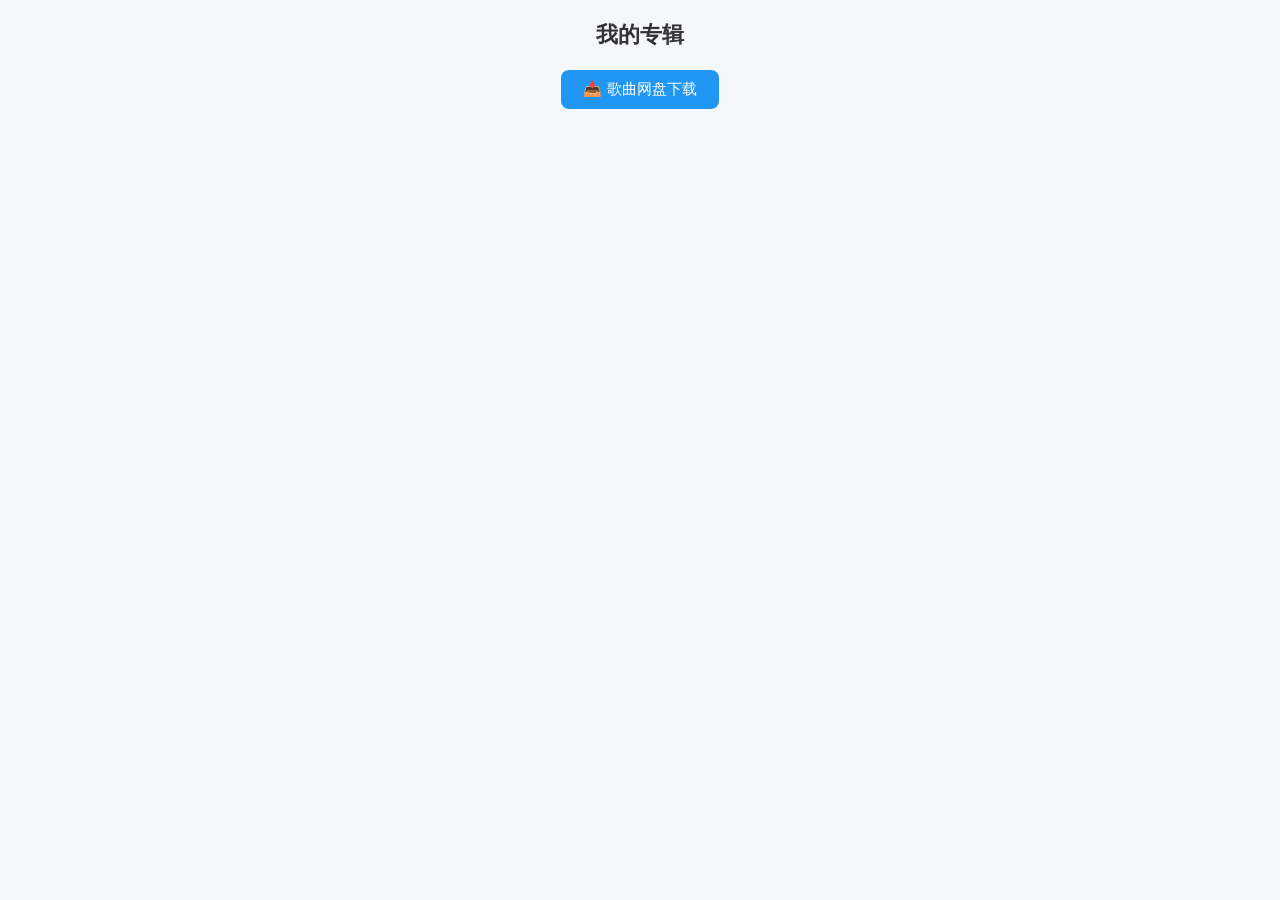
==== index.html @ 1d8a5004 "Create index.html" ====
<!DOCTYPE html>
<html lang="zh-CN">
<head>
  <meta charset="UTF-8">
  <meta name="viewport" content="width=device-width, initial-scale=1.0">
  <title>音乐专辑</title>
  <style>
    * {
      margin: 0;
      padding: 0;
      box-sizing: border-box;
      font-family: "Microsoft Yahei", sans-serif;
    }
    body {
      background: #f5f7fa;
      padding: 20px;
    }
    .title {
      text-align: center;
      font-size: 22px;
      margin-bottom: 20px;
      color: #333;
    }

    /* 下载按钮 */
    .download-wrap {
      text-align: center;
      margin-bottom: 20px;
    }
    .download-btn {
      padding: 10px 22px;
      background: #2196f3;
      color: white;
      border: none;
      border-radius: 8px;
      font-size: 15px;
      cursor: pointer;
      transition: 0.2s;
    }
    .download-btn:hover {
      background: #1976d2;
    }

    .album-grid {
      display: grid;
      grid-template-columns: repeat(4, 1fr);
      gap: 15px;
      max-width: 800px;
      margin: 0 auto;
    }
    .album-item {
      background: white;
      border-radius: 12px;
      overflow: hidden;
      box-shadow: 0 2px 8px rgba(0,0,0,0.1);
      cursor: pointer;
      transition: 0.3s;
    }
    .album-item:hover {
      transform: translateY(-3px);
    }
    .album-cover {
      width: 100%;
      aspect-ratio: 1/1;
      object-fit: cover;
    }
    .album-name {
      padding: 10px;
      text-align: center;
      font-size: 14px;
      color: #333;
    }

    /* 弹窗样式 */
    .modal {
      display: none;
      position: fixed;
      top: 0;
      left: 0;
      width: 100%;
      height: 100%;
      background: rgba(0,0,0,0.5);
      z-index: 999;
      align-items: center;
      justify-content: center;
    }
    .modal-content {
      background: white;
      width: 90%;
      max-width: 380px;
      padding: 25px;
      border-radius: 12px;
      text-align: center;
    }
    .modal-title {
      font-size: 18px;
      margin-bottom: 15px;
      font-weight: bold;
    }
    .link-box {
      width: 100%;
      padding: 12px;
      border: 1px solid #eee;
      border-radius: 6px;
      margin-bottom: 15px;
      font-size: 14px;
      color: #333;
      background: #f9f9f9;
      word-break: break-all;
    }
    .copy-btn {
      padding: 10px 20px;
      background: #2196f3;
      color: white;
      border: none;
      border-radius: 6px;
      cursor: pointer;
    }
    .close-btn {
      margin-top: 10px;
      padding: 8px 16px;
      background: #eee;
      border: none;
      border-radius: 6px;
      cursor: pointer;
    }

    @media (max-width: 600px) {
      .album-grid {
        grid-template-columns: repeat(2, 1fr);
      }
    }
  </style>
</head>

<body>
  <h2 class="title">我的专辑</h2>

  <!-- 下载按钮 -->
  <div class="download-wrap">
    <button class="download-btn" onclick="openModal()">📥 歌曲网盘下载</button>
  </div>

  <div class="album-grid" id="albumGrid"></div>

  <!-- 下载弹窗 -->
  <div class="modal" id="modal">
    <div class="modal-content">
      <div class="modal-title">网盘下载地址</div>
      <div class="link-box" id="linkText">https://pan.baidu.com/s/1XXXXXX</div>
      <button class="copy-btn" onclick="copyLink()">一键复制</button>
      <br>
      <button class="close-btn" onclick="closeModal()">关闭</button>
    </div>
  </div>

  <script src="music.js"></script>
  <script>
    // 自动获取所有专辑（去重）
    function getAlbumList() {
      const map = {};
      list.forEach(song => {
        if (!map[song.artist]) {
          map[song.artist] = song.cover;
        }
      });
      return Object.entries(map).map(([artist, cover]) => ({ artist, cover }));
    }

    // 渲染专辑
    const albumGrid = document.getElementById('albumGrid');
    const albums = getAlbumList();

    albums.forEach(album => {
      const div = document.createElement('div');
      div.className = 'album-item';
      div.innerHTML = `
        <img src="${album.cover}" class="album-cover">
        <div class="album-name">${album.artist}</div>
      `;
      div.onclick = () => {
        location.href = `player.html?album=${encodeURIComponent(album.artist)}`;
      };
      albumGrid.appendChild(div);
    });

    // ================== 下载弹窗功能 ==================
    const modal = document.getElementById('modal');
    const linkText = document.getElementById('linkText');
    
    // 在这里修改你的真实网盘地址！！！
    const wangpanLink = "https://pan.baidu.com/s/1234567890";

    // 打开弹窗
    function openModal() {
      linkText.innerText = wangpanLink;
      modal.style.display = "flex";
    }

    // 关闭弹窗
    function closeModal() {
      modal.style.display = "none";
    }

    // 一键复制
    function copyLink() {
      navigator.clipboard.writeText(wangpanLink).then(() => {
        alert("复制成功！");
      }).catch(err => {
        alert("复制失败，请手动复制");
      });
    }
  </script>
</body>
</html>
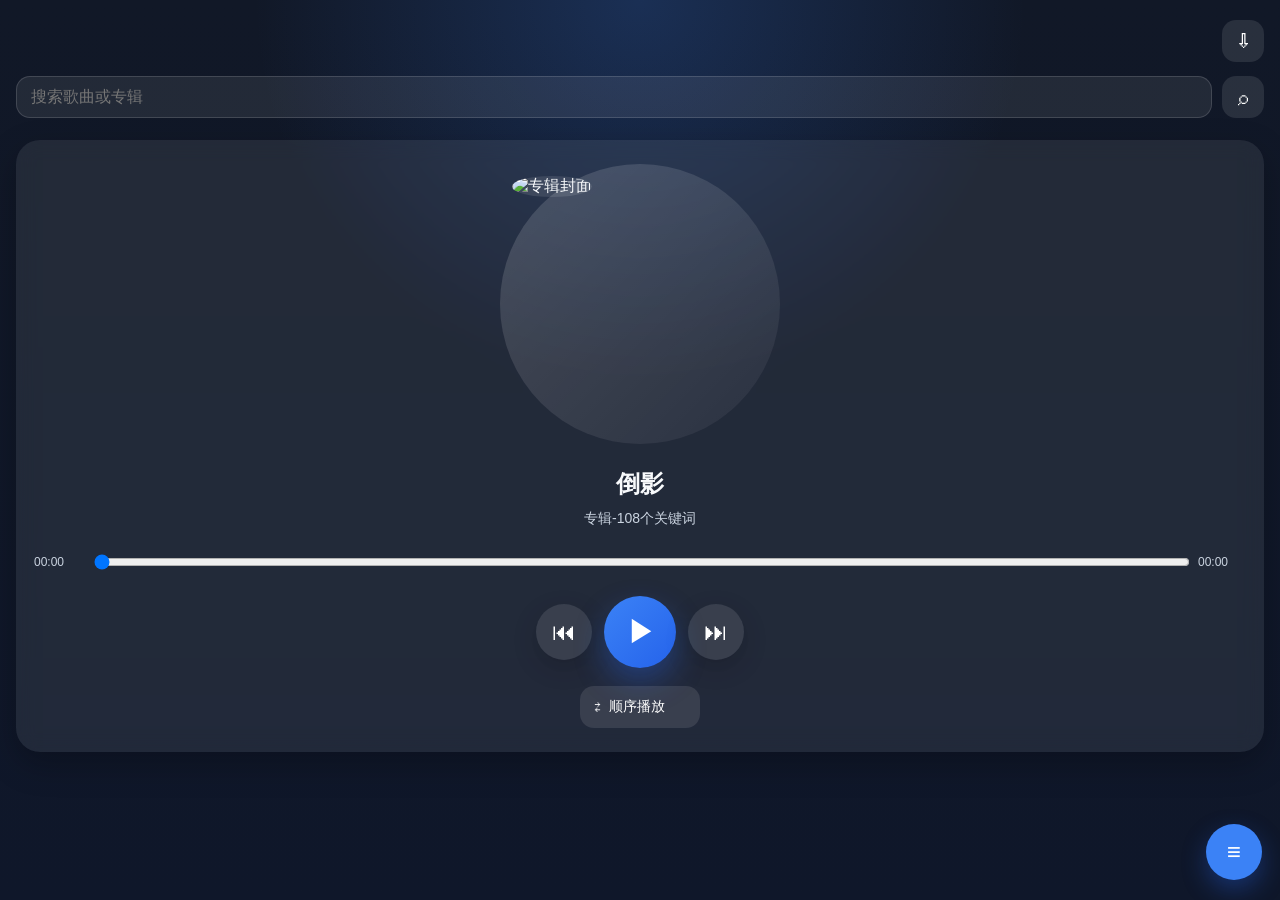
==== commit cc9513a4: "Add files via upload" ====
--- a/index.html
+++ b/index.html
@@ -1,215 +1,99 @@
-<!DOCTYPE html>
-<html lang="zh-CN">
-<head>
-  <meta charset="UTF-8">
-  <meta name="viewport" content="width=device-width, initial-scale=1.0">
-  <title>音乐专辑</title>
-  <style>
-    * {
-      margin: 0;
-      padding: 0;
-      box-sizing: border-box;
-      font-family: "Microsoft Yahei", sans-serif;
-    }
-    body {
-      background: #f5f7fa;
-      padding: 20px;
-    }
-    .title {
-      text-align: center;
-      font-size: 22px;
-      margin-bottom: 20px;
-      color: #333;
-    }
-
-    /* 下载按钮 */
-    .download-wrap {
-      text-align: center;
-      margin-bottom: 20px;
-    }
-    .download-btn {
-      padding: 10px 22px;
-      background: #2196f3;
-      color: white;
-      border: none;
-      border-radius: 8px;
-      font-size: 15px;
-      cursor: pointer;
-      transition: 0.2s;
-    }
-    .download-btn:hover {
-      background: #1976d2;
-    }
-
-    .album-grid {
-      display: grid;
-      grid-template-columns: repeat(4, 1fr);
-      gap: 15px;
-      max-width: 800px;
-      margin: 0 auto;
-    }
-    .album-item {
-      background: white;
-      border-radius: 12px;
-      overflow: hidden;
-      box-shadow: 0 2px 8px rgba(0,0,0,0.1);
-      cursor: pointer;
-      transition: 0.3s;
-    }
-    .album-item:hover {
-      transform: translateY(-3px);
-    }
-    .album-cover {
-      width: 100%;
-      aspect-ratio: 1/1;
-      object-fit: cover;
-    }
-    .album-name {
-      padding: 10px;
-      text-align: center;
-      font-size: 14px;
-      color: #333;
-    }
-
-    /* 弹窗样式 */
-    .modal {
-      display: none;
-      position: fixed;
-      top: 0;
-      left: 0;
-      width: 100%;
-      height: 100%;
-      background: rgba(0,0,0,0.5);
-      z-index: 999;
-      align-items: center;
-      justify-content: center;
-    }
-    .modal-content {
-      background: white;
-      width: 90%;
-      max-width: 380px;
-      padding: 25px;
-      border-radius: 12px;
-      text-align: center;
-    }
-    .modal-title {
-      font-size: 18px;
-      margin-bottom: 15px;
-      font-weight: bold;
-    }
-    .link-box {
-      width: 100%;
-      padding: 12px;
-      border: 1px solid #eee;
-      border-radius: 6px;
-      margin-bottom: 15px;
-      font-size: 14px;
-      color: #333;
-      background: #f9f9f9;
-      word-break: break-all;
-    }
-    .copy-btn {
-      padding: 10px 20px;
-      background: #2196f3;
-      color: white;
-      border: none;
-      border-radius: 6px;
-      cursor: pointer;
-    }
-    .close-btn {
-      margin-top: 10px;
-      padding: 8px 16px;
-      background: #eee;
-      border: none;
-      border-radius: 6px;
-      cursor: pointer;
-    }
-
-    @media (max-width: 600px) {
-      .album-grid {
-        grid-template-columns: repeat(2, 1fr);
-      }
-    }
-  </style>
-</head>
-
-<body>
-  <h2 class="title">我的专辑</h2>
-
-  <!-- 下载按钮 -->
-  <div class="download-wrap">
-    <button class="download-btn" onclick="openModal()">📥 歌曲网盘下载</button>
-  </div>
-
-  <div class="album-grid" id="albumGrid"></div>
-
-  <!-- 下载弹窗 -->
-  <div class="modal" id="modal">
-    <div class="modal-content">
-      <div class="modal-title">网盘下载地址</div>
-      <div class="link-box" id="linkText">https://pan.baidu.com/s/1XXXXXX</div>
-      <button class="copy-btn" onclick="copyLink()">一键复制</button>
-      <br>
-      <button class="close-btn" onclick="closeModal()">关闭</button>
-    </div>
-  </div>
-
-  <script src="music.js"></script>
-  <script>
-    // 自动获取所有专辑（去重）
-    function getAlbumList() {
-      const map = {};
-      list.forEach(song => {
-        if (!map[song.artist]) {
-          map[song.artist] = song.cover;
-        }
-      });
-      return Object.entries(map).map(([artist, cover]) => ({ artist, cover }));
-    }
-
-    // 渲染专辑
-    const albumGrid = document.getElementById('albumGrid');
-    const albums = getAlbumList();
-
-    albums.forEach(album => {
-      const div = document.createElement('div');
-      div.className = 'album-item';
-      div.innerHTML = `
-        <img src="${album.cover}" class="album-cover">
-        <div class="album-name">${album.artist}</div>
-      `;
-      div.onclick = () => {
-        location.href = `player.html?album=${encodeURIComponent(album.artist)}`;
-      };
-      albumGrid.appendChild(div);
-    });
-
-    // ================== 下载弹窗功能 ==================
-    const modal = document.getElementById('modal');
-    const linkText = document.getElementById('linkText');
-    
-    // 在这里修改你的真实网盘地址！！！
-    const wangpanLink = "https://pan.baidu.com/s/1234567890";
-
-    // 打开弹窗
-    function openModal() {
-      linkText.innerText = wangpanLink;
-      modal.style.display = "flex";
-    }
-
-    // 关闭弹窗
-    function closeModal() {
-      modal.style.display = "none";
-    }
-
-    // 一键复制
-    function copyLink() {
-      navigator.clipboard.writeText(wangpanLink).then(() => {
-        alert("复制成功！");
-      }).catch(err => {
-        alert("复制失败，请手动复制");
-      });
-    }
-  </script>
-</body>
-</html>
+<!DOCTYPE html>
+<html lang="zh-CN">
+<head>
+  <meta charset="UTF-8">
+  <meta name="viewport" content="width=device-width, initial-scale=1.0, viewport-fit=cover">
+  <title>简约音乐播放器</title>
+  <link rel="stylesheet" href="./style.css">
+</head>
+<body>
+  <div class="app">
+    <header class="top-bar">
+      <div class="top-icons">
+        <button id="downloadButton" class="icon-button" type="button" aria-label="下载信息">
+          <span>⇩</span>
+        </button>
+      </div>
+      <div class="search-wrap">
+        <input id="searchInput" type="search" placeholder="搜索歌曲或专辑" autocomplete="off">
+        <button id="searchButton" class="icon-button" type="button" aria-label="搜索">
+          <span class="button-icon">⌕</span>
+        </button>
+      </div>
+    </header>
+
+    <main class="player-card">
+      <div class="cover-wrap">
+        <img id="coverImage" class="cover-image" src="" alt="专辑封面">
+      </div>
+
+      <section class="track-info">
+        <h1 id="songName" class="song-name">未加载歌曲</h1>
+        <p id="songArtist" class="song-artist">请检查 music.js</p>
+      </section>
+
+      <section class="progress-wrap">
+        <span id="currentTime">00:00</span>
+        <input id="progressBar" class="progress-bar" type="range" min="0" max="100" value="0">
+        <span id="duration">00:00</span>
+      </section>
+
+      <section class="controls">
+        <button id="prevButton" class="control-button icon-control" type="button" aria-label="上一首">
+          <span class="button-icon">⏮</span>
+        </button>
+        <button id="playButton" class="play-button icon-control play-main-button" type="button" aria-label="播放">
+          <span class="button-icon">▶</span>
+        </button>
+        <button id="nextButton" class="control-button icon-control" type="button" aria-label="下一首">
+          <span class="button-icon">⏭</span>
+        </button>
+      </section>
+
+      <section class="mode-wrap">
+        <button id="modeButton" class="mode-button" type="button" aria-label="播放模式">
+          <span id="modeIcon" class="button-icon">⇄</span>
+          <span id="modeLabel">顺序播放</span>
+        </button>
+      </section>
+    </main>
+
+    <button id="queueToggle" class="floating-button" type="button" aria-label="播放列表">
+      <span>≡</span>
+    </button>
+
+    <aside id="queuePanel" class="queue-panel hidden">
+      <div class="panel-header">
+        <h2>播放列表</h2>
+      </div>
+      <ul id="queueList" class="queue-list"></ul>
+    </aside>
+
+    <section id="searchPanel" class="search-panel hidden">
+      <div class="panel-header">
+        <h2>搜索结果</h2>
+      </div>
+      <div id="searchResult" class="search-result"></div>
+    </section>
+
+    <section id="downloadModal" class="modal hidden">
+      <div class="modal-mask"></div>
+      <div class="modal-content">
+        <div class="panel-header">
+          <h2>网盘内容</h2>
+          <button id="closeModalButton" class="icon-button" type="button" aria-label="关闭弹窗">×</button>
+        </div>
+        <textarea id="shareContent" readonly>网盘链接：https://example.com
+提取码：1234
+说明：这里可以替换成你自己的网盘内容。</textarea>
+        <button id="copyButton" class="copy-button" type="button">复制内容</button>
+      </div>
+    </section>
+  </div>
+
+  <audio id="audio"></audio>
+
+  <script src="./music.js"></script>
+  <script src="./app.js"></script>
+</body>
+</html>
--- a/style.css
+++ b/style.css
@@ -0,0 +1,423 @@
+* {
+  box-sizing: border-box;
+}
+
+body {
+  margin: 0;
+  font-family: Arial, "PingFang SC", "Microsoft YaHei", sans-serif;
+  background: #0f172a;
+  color: #f8fafc;
+}
+
+button,
+input,
+textarea {
+  font: inherit;
+}
+
+.app {
+  position: relative;
+  min-height: 100vh;
+  padding: 20px 16px 96px;
+  background:
+    radial-gradient(circle at top, rgba(59, 130, 246, 0.22), transparent 35%),
+    linear-gradient(180deg, #111827 0%, #0f172a 100%);
+}
+
+.top-bar {
+  display: flex;
+  flex-direction: column;
+  gap: 14px;
+}
+
+.top-icons {
+  display: flex;
+  justify-content: flex-end;
+}
+
+.search-wrap {
+  display: flex;
+  align-items: center;
+  gap: 10px;
+}
+
+.search-wrap input {
+  flex: 1;
+  height: 42px;
+  border: 1px solid rgba(255, 255, 255, 0.14);
+  border-radius: 14px;
+  padding: 0 14px;
+  background: rgba(255, 255, 255, 0.08);
+  color: #fff;
+  outline: none;
+}
+
+.search-wrap button,
+.icon-button,
+.text-button,
+.control-button,
+.play-button,
+.mode-button,
+.copy-button {
+  border: 0;
+  border-radius: 14px;
+  cursor: pointer;
+}
+
+.icon-button,
+.text-button,
+.mode-button {
+  background: rgba(255, 255, 255, 0.1);
+  color: #fff;
+}
+
+.icon-button {
+  display: inline-flex;
+  align-items: center;
+  justify-content: center;
+  width: 42px;
+  height: 42px;
+  font-size: 20px;
+}
+
+.button-icon {
+  display: inline-flex;
+  align-items: center;
+  justify-content: center;
+  line-height: 1;
+}
+
+.small-icon-button {
+  flex: 0 0 42px;
+  font-size: 24px;
+  line-height: 1;
+}
+
+.player-card {
+  margin-top: 22px;
+  padding: 24px 18px;
+  border-radius: 24px;
+  background: rgba(255, 255, 255, 0.08);
+  box-shadow: 0 12px 32px rgba(0, 0, 0, 0.25);
+  backdrop-filter: blur(10px);
+}
+
+.cover-wrap {
+  width: min(72vw, 280px);
+  aspect-ratio: 1;
+  margin: 0 auto 24px;
+  border-radius: 50%;
+  padding: 12px;
+  background: linear-gradient(135deg, rgba(255, 255, 255, 0.16), rgba(255, 255, 255, 0.04));
+}
+
+.cover-image {
+  width: 100%;
+  height: 100%;
+  border-radius: 50%;
+  object-fit: cover;
+  animation: spin 12s linear infinite;
+  animation-play-state: paused;
+  background: rgba(255, 255, 255, 0.1);
+}
+
+.cover-image.playing {
+  animation-play-state: running;
+}
+
+.track-info {
+  text-align: center;
+}
+
+.song-name {
+  margin: 0;
+  font-size: 24px;
+  line-height: 1.35;
+}
+
+.song-artist {
+  margin: 10px 0 0;
+  color: #cbd5e1;
+  font-size: 14px;
+}
+
+.progress-wrap {
+  display: grid;
+  grid-template-columns: 48px 1fr 48px;
+  align-items: center;
+  gap: 10px;
+  margin-top: 24px;
+  font-size: 12px;
+  color: #cbd5e1;
+}
+
+.progress-bar {
+  width: 100%;
+}
+
+.controls {
+  display: flex;
+  justify-content: center;
+  align-items: center;
+  gap: 12px;
+  margin-top: 24px;
+}
+
+.control-button,
+.play-button {
+  color: #fff;
+}
+
+.control-button {
+  background: rgba(255, 255, 255, 0.1);
+}
+
+.play-button {
+  background: linear-gradient(135deg, #3b82f6, #2563eb);
+}
+
+.icon-control {
+  display: inline-flex;
+  align-items: center;
+  justify-content: center;
+  width: 56px;
+  height: 56px;
+  border-radius: 50%;
+  box-shadow: 0 8px 24px rgba(0, 0, 0, 0.18);
+}
+
+.icon-control .button-icon {
+  font-size: 24px;
+}
+
+.play-main-button {
+  width: 72px;
+  height: 72px;
+  box-shadow: 0 14px 30px rgba(37, 99, 235, 0.35);
+}
+
+.play-main-button .button-icon {
+  font-size: 30px;
+  transform: translateX(2px);
+}
+
+.mode-wrap {
+  margin-top: 18px;
+  text-align: center;
+}
+
+.mode-button {
+  display: inline-flex;
+  align-items: center;
+  gap: 8px;
+  min-width: 120px;
+  height: 42px;
+  padding: 0 14px;
+  font-size: 14px;
+}
+
+.floating-button {
+  position: fixed;
+  right: 18px;
+  bottom: 20px;
+  z-index: 30;
+  display: inline-flex;
+  align-items: center;
+  justify-content: center;
+  width: 56px;
+  height: 56px;
+  border: 0;
+  border-radius: 50%;
+  background: #3b82f6;
+  color: #fff;
+  font-size: 24px;
+  box-shadow: 0 10px 24px rgba(37, 99, 235, 0.35);
+}
+
+.queue-panel,
+.search-panel {
+  position: fixed;
+  left: 12px;
+  right: 12px;
+  bottom: 90px;
+  z-index: 20;
+  max-height: 52vh;
+  overflow: auto;
+  padding: 16px;
+  border-radius: 18px;
+  background: rgba(15, 23, 42, 0.95);
+  box-shadow: 0 16px 40px rgba(0, 0, 0, 0.28);
+}
+
+.search-panel {
+  top: 92px;
+  bottom: auto;
+  max-height: 60vh;
+}
+
+.hidden {
+  display: none;
+}
+
+.panel-header {
+  display: flex;
+  align-items: center;
+  justify-content: space-between;
+  gap: 12px;
+  margin-bottom: 12px;
+}
+
+.panel-header h2 {
+  margin: 0;
+  font-size: 18px;
+}
+
+.text-button {
+  height: 34px;
+  padding: 0 12px;
+}
+
+.queue-list,
+.album-list,
+.song-list {
+  list-style: none;
+  margin: 0;
+  padding: 0;
+}
+
+.queue-item,
+.album-item,
+.song-item {
+  display: flex;
+  align-items: center;
+  justify-content: space-between;
+  gap: 12px;
+  padding: 12px 0;
+  border-bottom: 1px solid rgba(255, 255, 255, 0.08);
+}
+
+.queue-item:last-child,
+.album-item:last-child,
+.song-item:last-child {
+  border-bottom: 0;
+}
+
+.queue-song,
+.search-main {
+  flex: 1;
+  min-width: 0;
+}
+
+.queue-song,
+.search-main {
+  cursor: pointer;
+}
+
+.queue-song strong,
+.search-main strong {
+  display: block;
+  font-size: 15px;
+}
+
+.queue-song span,
+.search-main span {
+  display: block;
+  margin-top: 4px;
+  color: #cbd5e1;
+  font-size: 12px;
+}
+
+.item-actions {
+  display: flex;
+  gap: 8px;
+}
+
+.small-button {
+  height: 34px;
+  padding: 0 12px;
+  border: 0;
+  border-radius: 12px;
+  color: #fff;
+  cursor: pointer;
+}
+
+.play-small {
+  background: #2563eb;
+}
+
+.delete-small {
+  min-width: 34px;
+  padding: 0;
+  font-size: 14px;
+  font-weight: bold;
+  background: rgba(239, 68, 68, 0.85);
+}
+
+.album-title {
+  margin: 10px 0 8px;
+  color: #93c5fd;
+  font-size: 14px;
+}
+
+.modal {
+  position: fixed;
+  inset: 0;
+  z-index: 40;
+}
+
+.modal-mask {
+  position: absolute;
+  inset: 0;
+  background: rgba(0, 0, 0, 0.55);
+}
+
+.modal-content {
+  position: absolute;
+  left: 16px;
+  right: 16px;
+  top: 50%;
+  transform: translateY(-50%);
+  padding: 18px;
+  border-radius: 18px;
+  background: #111827;
+}
+
+#shareContent {
+  width: 100%;
+  min-height: 128px;
+  margin-top: 8px;
+  padding: 12px;
+  border: 1px solid rgba(255, 255, 255, 0.12);
+  border-radius: 14px;
+  background: rgba(255, 255, 255, 0.06);
+  color: #fff;
+  resize: none;
+}
+
+.copy-button {
+  width: 100%;
+  height: 44px;
+  margin-top: 14px;
+  background: #3b82f6;
+  color: #fff;
+}
+
+.empty-text {
+  margin: 0;
+  color: #cbd5e1;
+  text-align: center;
+}
+
+.active-row {
+  background: rgba(59, 130, 246, 0.12);
+}
+
+@keyframes spin {
+  from {
+    transform: rotate(0deg);
+  }
+
+  to {
+    transform: rotate(360deg);
+  }
+}
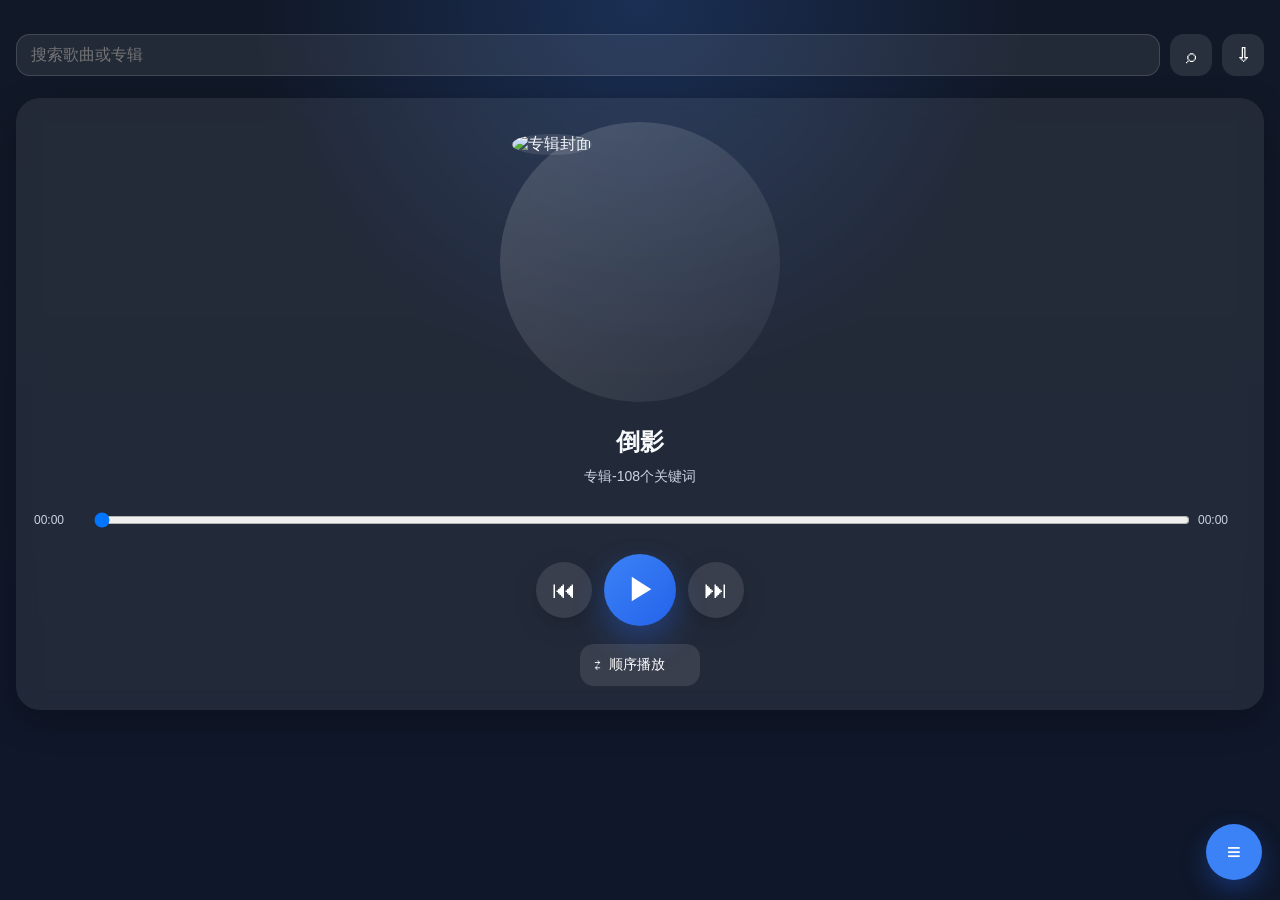
==== commit ca8ac622: "Update index.html" ====
--- a/index.html
+++ b/index.html
@@ -10,14 +10,15 @@
   <div class="app">
     <header class="top-bar">
       <div class="top-icons">
-        <button id="downloadButton" class="icon-button" type="button" aria-label="下载信息">
-          <span>⇩</span>
-        </button>
+        
       </div>
       <div class="search-wrap">
         <input id="searchInput" type="search" placeholder="搜索歌曲或专辑" autocomplete="off">
         <button id="searchButton" class="icon-button" type="button" aria-label="搜索">
           <span class="button-icon">⌕</span>
+        </button>
+        <button id="downloadButton" class="icon-button" type="button" aria-label="下载信息">
+          <span>⇩</span>
         </button>
       </div>
     </header>
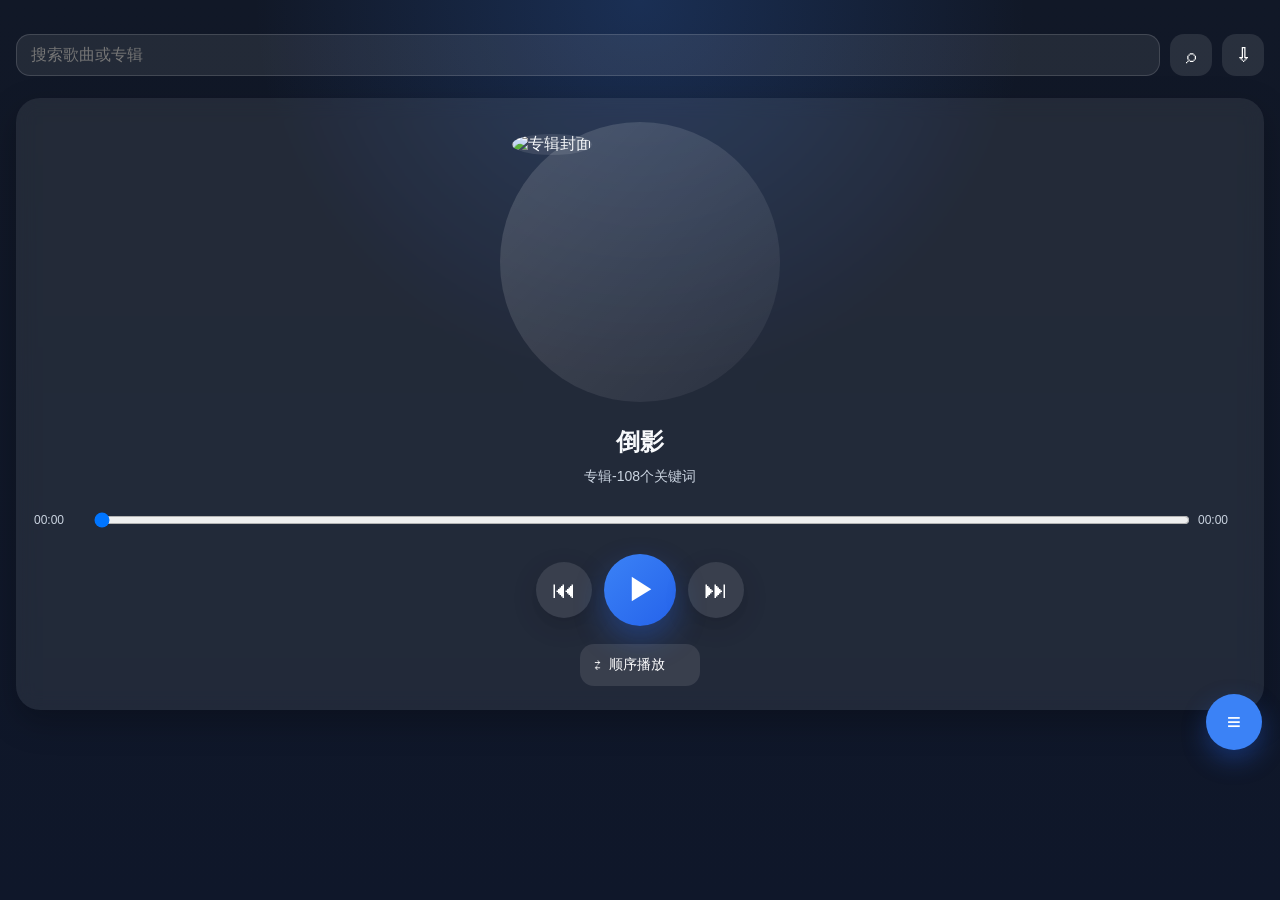
==== commit 31e2b783: "Update index.html" ====
--- a/index.html
+++ b/index.html
@@ -3,7 +3,7 @@
 <head>
   <meta charset="UTF-8">
   <meta name="viewport" content="width=device-width, initial-scale=1.0, viewport-fit=cover">
-  <title>简约音乐播放器</title>
+  <title>保持理智</title>
   <link rel="stylesheet" href="./style.css">
 </head>
 <body>
--- a/style.css
+++ b/style.css
@@ -219,7 +219,7 @@
 .floating-button {
   position: fixed;
   right: 18px;
-  bottom: 20px;
+  bottom: 150px;
   z-index: 30;
   display: inline-flex;
   align-items: center;
